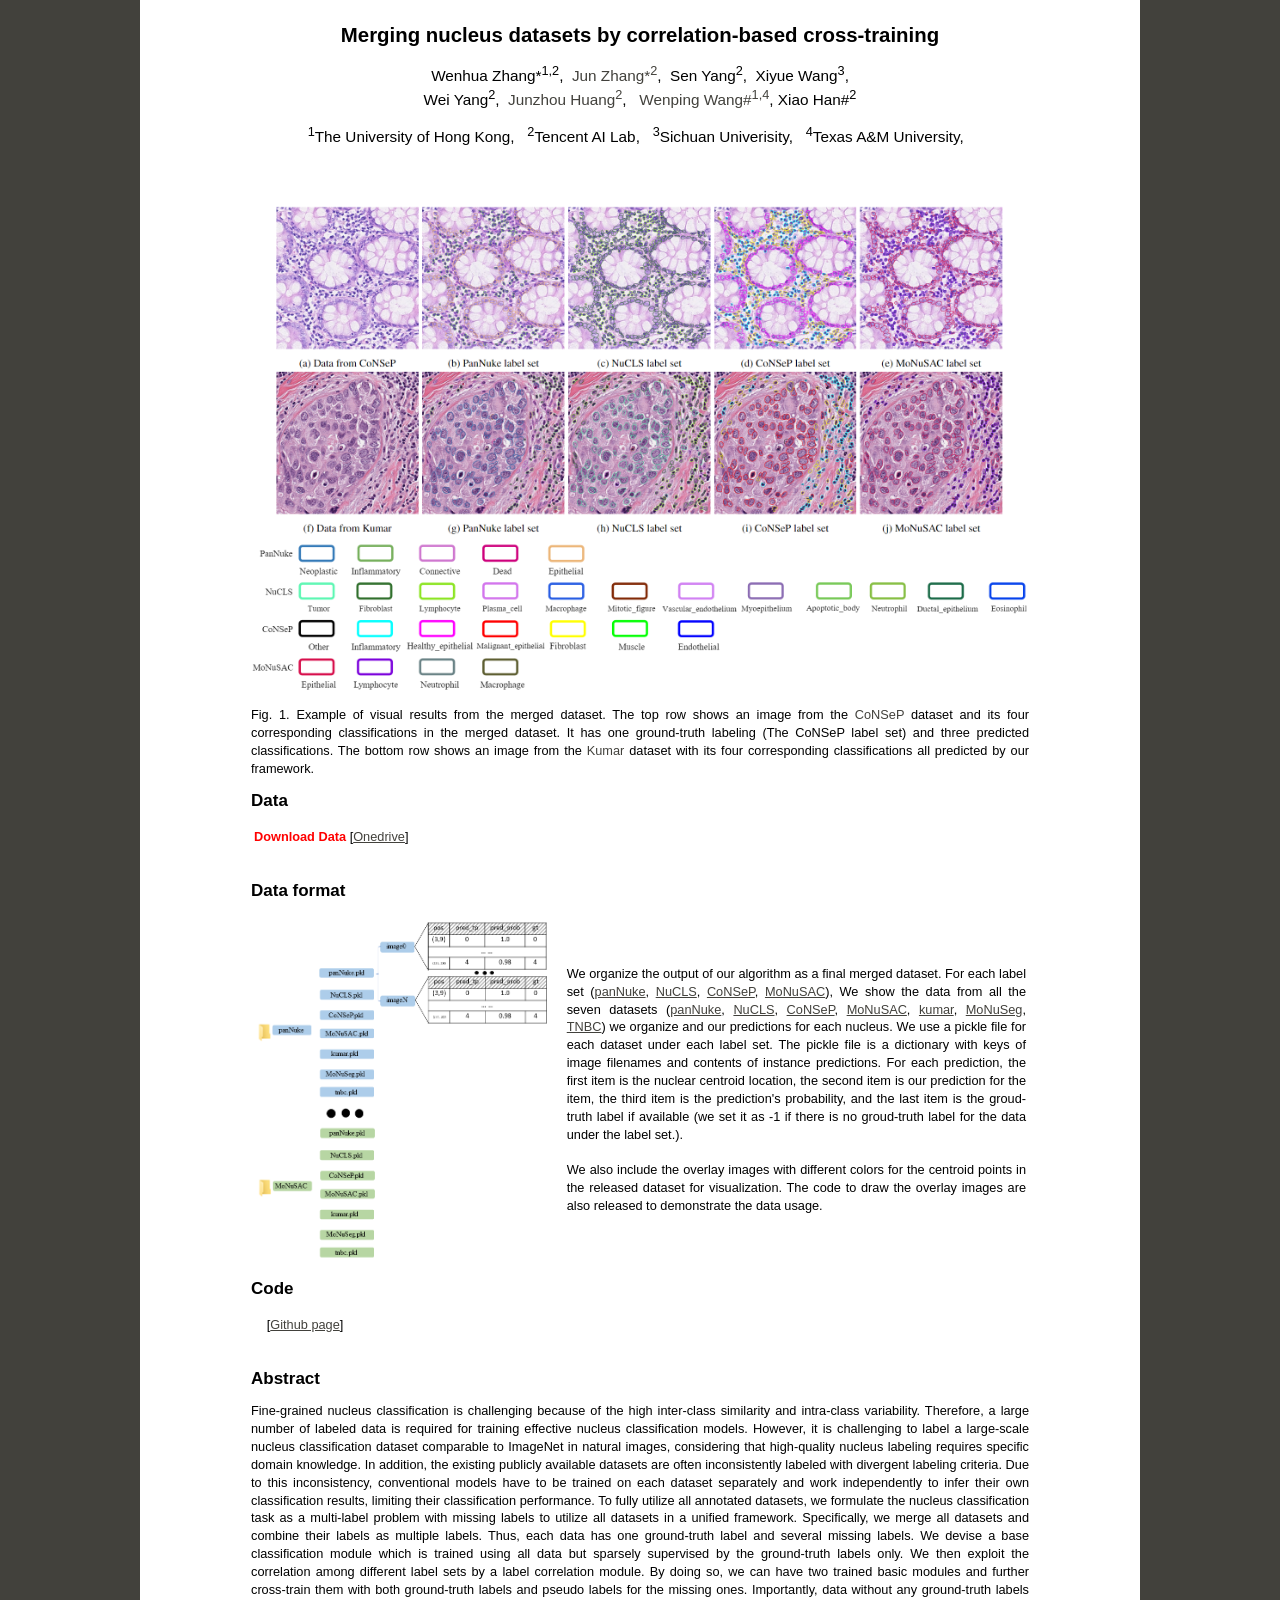
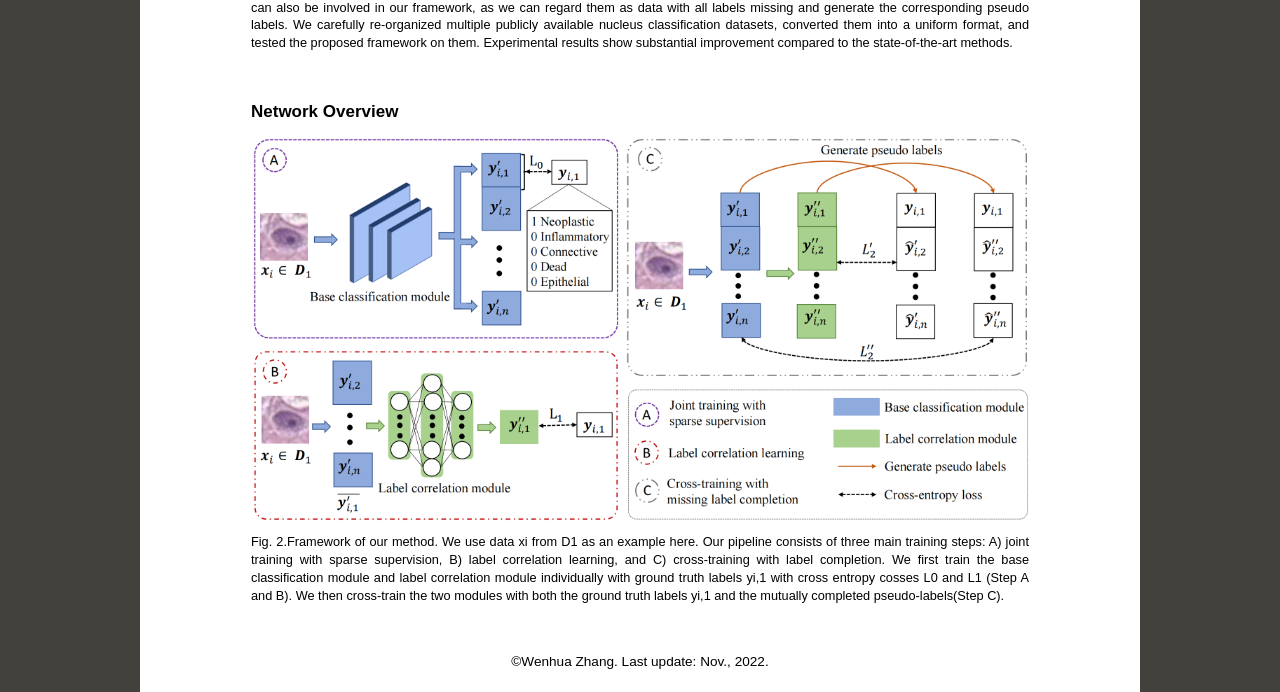
==== projects/dataset_merging/dataset_merging.html @ 75e31ba9 "First Commit" ====
<!DOCTYPE html PUBLIC "-//W3C//DTD XHTML 1.0 Transitional//EN" "http://www.w3.org/TR/xhtml1/DTD/xhtml1-transitional.dtd">
<html xmlns="http://www.w3.org/1999/xhtml">
<head>
    <meta http-equiv="Content-Type" content="text/html; charset=utf-8" />
    <!-- TemplateBeginEditable name="doctitle" -->
    <title> Merging nucleus datasets by correlation-based cross-training</title>
    <!-- TemplateEndEditable -->
    <!-- TemplateBeginEditable name="head" -->
    <!-- TemplateEndEditable -->
    
    <style type="text/css">
        
        body {
            font: 100%/1.4 Verdana, Arial, Helvetica, sans-serif;
            background-color: #42413C;
            margin: 0;
            padding: 0;
            color: #000;
            background-attachment: fixed;
            font-size: 17px;
        }

        /* ~~ Element/tag selectors ~~ */
        ul, ol, dl { /* Due to variations between browsers, it's best practices to zero padding and margin on lists. For consistency, you can either specify the amounts you want here, or on the list items (LI, DT, DD) they contain. Remember that what you do here will cascade to the .nav list unless you write a more specific selector. */
            padding: 0;
            margin: 0;
        }

        h1, h2, h3, h4, h5, h6, p {
            margin-top: 0; /* removing the top margin gets around an issue where margins can escape from their containing div. The remaining bottom margin will hold it away from any elements that follow. */
            padding-right: 15px;
            padding-left: 15px; /* adding the padding to the sides of the elements within the divs, instead of the divs themselves, gets rid of any box model math. A nested div with side padding can also be used as an alternate method. */
            font-size: 130%;
            text-align: justify;
        }

        a img { /* this selector removes the default blue border displayed in some browsers around an image when it is surrounded by a link */
            border: none;
        }

        /* ~~ Styling for your site's links must remain in this order - including the group of selectors that create the hover effect. ~~ */
        a:link {
            color: #42413C; /* unless you style your links to look extremely unique, it's best to provide underlines for quick visual identification */
            font-family: Verdana, Arial, Helvetica, sans-serif;
        }

        a:visited {
            color: #6E6C64;
        }

        a:hover, a:active, a:focus { /* this group of selectors will give a keyboard navigator the same hover experience as the person using a mouse. */
            text-decoration: none;
        }

        /* ~~ this fixed width container surrounds all other divs~~ */
        .container {
            width: 1000px;
            background-color: #FFF;
            margin: 0 auto; /* the auto value on the sides, coupled with the width, centers the layout */
            overflow: hidden; /* this declaration makes the .container understand where the floated columns within ends and contain them */
        }

        /* ~~ These are the columns for the layout. ~~

        1) Padding is only placed on the top and/or bottom of the divs. The elements within these divs have padding on their sides. This saves you from any "box model math". Keep in mind, if you add any side padding or border to the div itself, it will be added to the width you define to create the *total* width. You may also choose to remove the padding on the element in the div and place a second div within it with no width and the padding necessary for your design.

        2) No margin has been given to the columns since they are all floated. If you must add margin, avoid placing it on the side you're floating toward (for example: a right margin on a div set to float right). Many times, padding can be used instead. For divs where this rule must be broken, you should add a "display:inline" declaration to the div's rule to tame a bug where some versions of Internet Explorer double the margin.

        3) Since classes can be used multiple times in a document (and an element can also have multiple classes applied), the columns have been assigned class names instead of IDs. For example, two sidebar divs could be stacked if necessary. These can very easily be changed to IDs if that's your preference, as long as you'll only be using them once per document.

        4) If you prefer your nav on the right instead of the left, simply float these columns the opposite direction (all right instead of all left) and they'll render in reverse order. There's no need to move the divs around in the HTML source.

        */
        .sidebar1 {
            float: left;
            width: 180px;
            height: 800px;
            background-color: #EADCAE;
            padding-bottom: 10px;
        }

        .content {
            padding: 10px 0px 10px 0px;
            width: 1000px;
            float: center;
            text-align: center;
        }

        .sidebar2 {
            float: left;
            width: 180px;
            background-color: #EADCAE;
            padding: 10px 0;
        }

        /* ~~ This grouped selector gives the lists in the .content area space ~~ */
        .content ul, .content ol {
            padding: 0 15px 15px 40px; /* this padding mirrors the right padding in the headings and paragraph rule above. Padding was placed on the bottom for space between other elements on the lists and on the left to create the indention. These may be adjusted as you wish. */
        }

        /* ~~ The navigation list styles (can be removed if you choose to use a premade flyout menu like Spry) ~~ */
        ul.nav {
            list-style: none; /* this removes the list marker */
            border-top: 1px solid #666; /* this creates the top border for the links - all others are placed using a bottom border on the LI */
            margin-bottom: 15px; /* this creates the space between the navigation on the content below */
        }

            ul.nav li {
                border-bottom: 1px solid #666; /* this creates the button separation */
            }

            ul.nav a, ul.nav a:visited { /* grouping these selectors makes sure that your links retain their button look even after being visited */
                padding: 5px 5px 5px 15px;
                display: block; /* this gives the link block properties causing it to fill the whole LI containing it. This causes the entire area to react to a mouse click. */
                width: 160px; /*this width makes the entire button clickable for IE6. If you don't need to support IE6, it can be removed. Calculate the proper width by subtracting the padding on this link from the width of your sidebar container. */
                text-decoration: none;
                background-color: #C6D580;
            }

                ul.nav a:hover, ul.nav a:active, ul.nav a:focus { /* this changes the background and text color for both mouse and keyboard navigators */
                    background-color: #ADB96E;
                    color: #FFF;
                }

        /* ~~ miscellaneous float/clear classes ~~ */
        .fltrt { /* this class can be used to float an element right in your page. The floated element must precede the element it should be next to on the page. */
            float: right;
            margin-left: 8px;
        }

        .fltlft { /* this class can be used to float an element left in your page. The floated element must precede the element it should be next to on the page. */
            float: left;
            margin-right: 8px;
        }

        .clearfloat { /* this class can be placed on a <br /> or empty div as the final element following the last floated div (within the #container) if the overflow:hidden on the .container is removed */
            clear: both;
            height: 0;
            font-size: 1px;
            line-height: 0px;
        }

        .container .content .content {
            font-size: 100%;
            text-align: center;
        }
        
    </style>
    
</head>

<body>
    <div class="container">

        <div class="content">
            <table width="80%" align="center" cellspacing="10">
                <tr>
                    <td align="center" style="font-size:120%"><strong>Merging nucleus datasets by correlation-based cross-training</strong></td>
                </tr>
                <tr>
                    <td align="center" style="font-size:90%">Wenhua Zhang*<sup>1,2</sup>,&nbsp; <a href="https://enigma-li.github.io/" style="text-decoration:none;">Jun Zhang*<sup>2</sup></a>,&nbsp; Sen Yang<sup>2</sup>,&nbsp; Xiyue Wang<sup>3</sup>, </br>Wei Yang<sup>2</sup>,&nbsp; <a href="http://www.en.sc.sdu.edu.cn/info/1027/1152.htm" style="text-decoration:none;">Junzhou Huang<sup>2</sup></a>,&nbsp; &nbsp;<a href="http://i.cs.hku.hk/~wenping/" style="text-decoration:none;">Wenping Wang#<sup>1,4</sup></a>, Xiao Han#<sup>2</sup></td>
                </tr>
                <tr>
                    <td align="center" style="font-size:90%"><sup>1</sup>The University of Hong Kong,&nbsp;&nbsp; <sup>2</sup>Tencent AI Lab,&nbsp;&nbsp; <sup>3</sup>Sichuan Univerisity,&nbsp;&nbsp; <sup>4</sup>Texas A&M University,&nbsp;&nbsp; </td>
                </tr>
                <tr>
                    <!--td align="center" style="font-size:90%">Medical Image Analysis (MIA), 2021</td-->
                </tr>
                <tr>
                    <td align="center" style="font-size:100%">&nbsp;</td>
                </tr>
                <tr>
                    <td align="center"><img src="src\results.png" width="100%" alt="Paper teaser" /></td>
                </tr>
                <tr>
                    <td align="justify" style="font-size:75%">
                        Fig. 1. Example of visual results from the merged dataset. The top row shows an image from the <a href="https://github.com/vqdang/hover_net/" style="text-decoration:none;">CoNSeP</a> dataset and its four corresponding classifications in the merged dataset. It has one ground-truth labeling (The CoNSeP label set) and three predicted classifications. The bottom row shows an image from the <a href="https://ieeexplore.ieee.org/abstract/document/7872382" style="text-decoration:none;">Kumar</a> dataset with its four corresponding classifications all predicted by our framework.
                    </td>
                </tr>
                <tr>
                    <td align="left" style="font-size:100%"><strong>Data</strong></td>
                </tr>
                <tr align="left">
                    <td>
                        <table>
                            <tr>
                                <td align="justify" style="font-size:75%">
                                    <strong style="color:red">Download Data</strong> [<a href="https://github.com/WinnieLaugh/Dataset_Merger.git">Onedrive</a>] <br /><br />
                                </td>
                            </tr>
                        </table>
                    </td>
                </tr>

                <tr>
                    <td align="left" style="font-size:100%"><strong>Data format</strong></td>
                </tr>
                <tr align="left">
                    <td>
                        <table>
                            <tr>
                                <td><img src="src\dataset_structure.png" width="300"/></td>
                                <td>&nbsp;</td>
                                <td align="justify" style="font-size:75%">
                                    We organize the output of our algorithm as a final merged dataset. For each label set (<a href="https://link.springer.com/chapter/10.1007/978-3-030-23937-4_2">panNuke</a>, <a href="https://arxiv.org/abs/2102.09099">NuCLS</a>, <a href="https://www.sciencedirect.com/science/article/abs/pii/S1361841519301045">CoNSeP</a>, <a href="https://pure.rug.nl/ws/portalfiles/portal/203794746/MoNuSAC2020_A_Multi_Organ_Nuclei_Segmentation_and_Classification_Challenge.pdf">MoNuSAC</a>), We show the data from all the seven datasets (<a href="https://link.springer.com/chapter/10.1007/978-3-030-23937-4_2">panNuke</a>, <a href="https://arxiv.org/abs/2102.09099">NuCLS</a>, <a href="https://www.sciencedirect.com/science/article/abs/pii/S1361841519301045">CoNSeP</a>, <a href="https://pure.rug.nl/ws/portalfiles/portal/203794746/MoNuSAC2020_A_Multi_Organ_Nuclei_Segmentation_and_Classification_Challenge.pdf">MoNuSAC</a>, <a href="https://ieeexplore.ieee.org/abstract/document/7872382">kumar</a>, <a href="https://ieeexplore.ieee.org/abstract/document/8880654">MoNuSeg</a>, <a href="Segmentation of nuclei in histopathology images by deep regression of the distance map.">TNBC</a>) we organize and our predictions for each nucleus. We use a pickle file for each dataset under each label set. The pickle file is a dictionary with keys of image filenames and contents of instance predictions. For each prediction, the first item is the nuclear centroid location, the second item is our prediction for the item, the third item is the prediction's probability, and the last item is the groud-truth label if available (we set it as -1 if there is no groud-truth label for the data under the label set.). <br /><br />

                                    We also include the overlay images with different colors for the centroid points in the released dataset for visualization. The code to draw the overlay images are also released to demonstrate the data usage. 
                                </td>
                            </tr>
                        </table>
                    </td>
                </tr>

                <tr>
                    <td align="left" style="font-size:100%"><strong>Code</strong></td>
                </tr>
                <tr align="left">
                    <td>
                        <table>
                            <tr>
                                <td><!--img src="src\paper_thumbnail.png" width="220"/--></td>
                                <td>&nbsp;</td>
                                <td align="justify" style="font-size:75%">
                                    <!--strong>Paper</strong> [<a href="" target="_blank">PDF (Coming Soon)</a>] <br/><br /-->
                                    [<a href="https://github.com/WinnieLaugh/Dataset_Merger.git">Github page</a>] <br /><br />
                                    <!--strong>Citation:</strong><br>Cui, Z., Li, C., Chen, N., Wei, G., Chen, R., Zhou, Y., & Wang, W. (2021). TSegNet: an Efficient and Accurate Tooth Segmentation Network on 3D Dental Model. Medical Image Analysis, 101949. &nbsp;<a href="./src/tsegNet.bib" target="_blank">(bibtex)</a><br/><br/-->
                                </td>
                            </tr>
                        </table>
                    </td>
                </tr>


                <tr>
                    <td align="left" style="font-size:100%"><strong>Abstract</strong></td>
                </tr>
                <tr>
                    <td align="justify" style="font-size:75%">
                        Fine-grained nucleus classification is challenging because of the high inter-class similarity and intra-class variability. Therefore, a large number of labeled data is required for training effective nucleus classification models. However, it is challenging to label a large-scale nucleus classification dataset comparable to ImageNet in natural images, considering that high-quality nucleus labeling requires specific domain knowledge. In addition, the existing publicly available datasets are often inconsistently labeled with divergent labeling criteria. Due to this inconsistency, conventional models have to be trained on each dataset separately and work independently to infer their own classification results, limiting their classification performance. To fully utilize all annotated datasets, we formulate the nucleus classification task as a multi-label problem with missing labels to utilize all datasets in a unified framework. Specifically, we merge all datasets and combine their labels as multiple labels. Thus, each data has one ground-truth label and several missing labels. We devise a base classification module which is trained using all data but sparsely supervised by the ground-truth labels only. We then exploit the correlation among different label sets by a label correlation module. By doing so, we can have two trained basic modules and further cross-train them with both ground-truth labels and pseudo labels for the missing ones. Importantly, data without any ground-truth labels can also be involved in our framework, as we can regard them as data with all labels missing and generate the corresponding pseudo labels. We carefully re-organized multiple publicly available nucleus classification datasets, converted them into a uniform format, and tested the proposed framework on them. Experimental results show substantial improvement compared to the state-of-the-art methods.</td>
                </tr>
                <!--<tr>
                    <td align="left" style="font-size:110%"><strong>Paper and data</strong></td>
                </tr>-->
                <tr>
                    <td align="center">&nbsp;</td>
                </tr>
                <tr>
                    <td align="left" style="font-size:100%"><strong>Network Overview</strong></td>
                </tr>
                <tr>
                    <td><img src="src\pipeline.png" width="100%" /></td>
                </tr>
                <tr>
                    <td align="justify" style="font-size:75%">
                        Fig. 2.Framework of our method. We use data xi from D1 as an example here. Our pipeline consists of three main training steps: A) joint training with sparse supervision, B) label correlation learning, and C) cross-training with label completion. We first train the base classification module and label correlation module individually with ground truth labels yi,1 with cross entropy cosses L0 and L1 (Step A and B). We then cross-train the two modules with both the ground truth labels yi,1 and the mutually completed pseudo-labels(Step C). 
                    </td>
                </tr>
                <tr>
                    <td align="center">&nbsp;</td>
                </tr>

                <tr>
                    <td align="center" style="font-size:80%">&copy;Wenhua Zhang. Last update: Nov., 2022.</td>
                </tr>
            </table>
        </div>
        <!-- end .container -->
    </div>
</body>
</html>
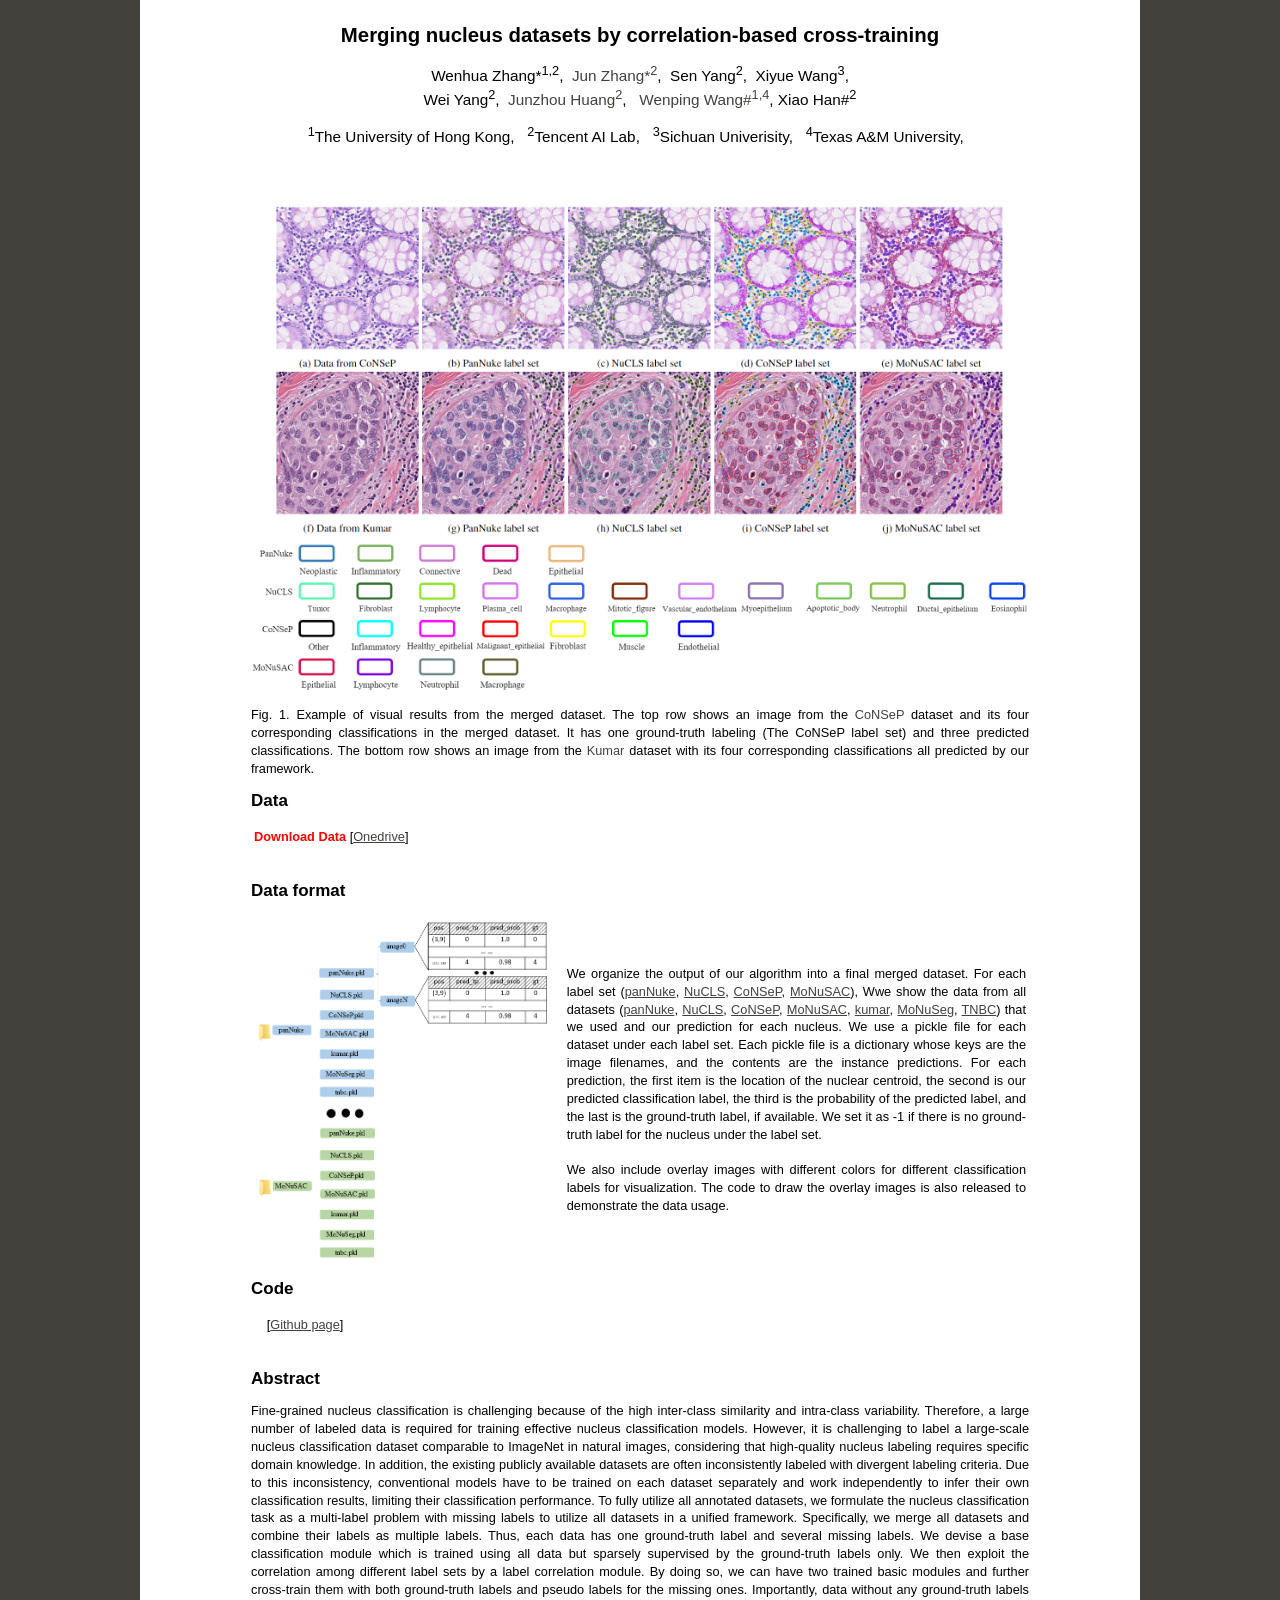
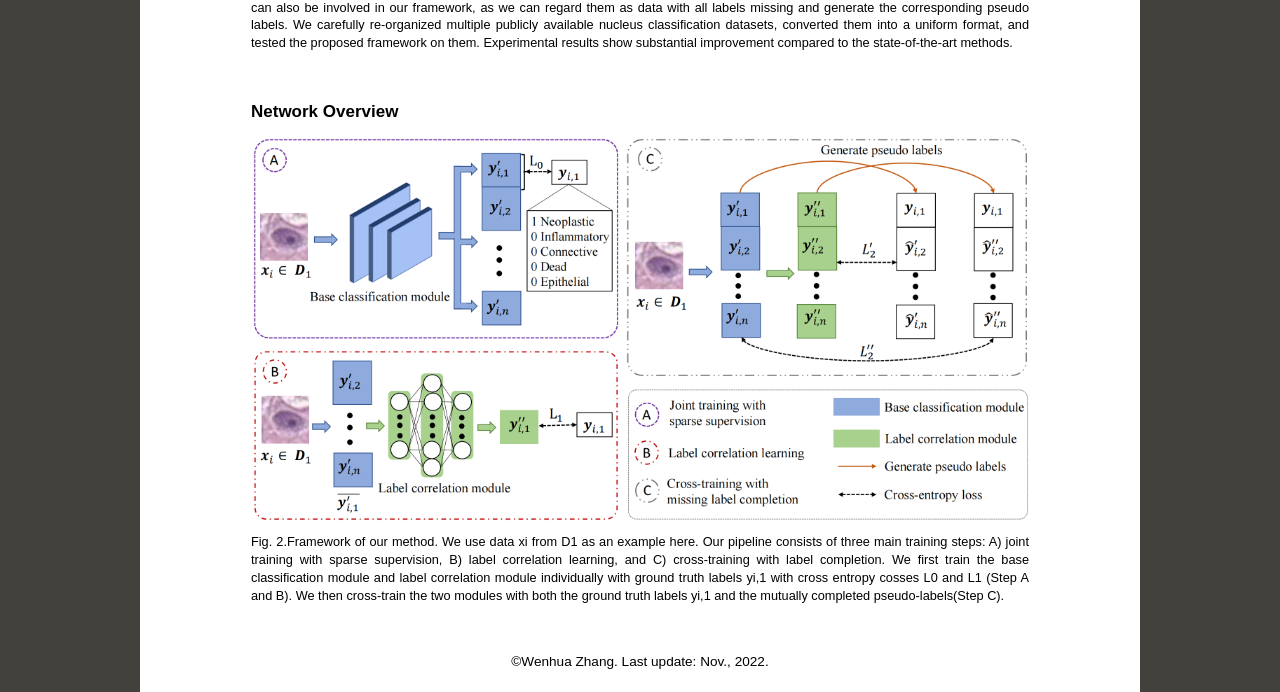
==== commit 92672b31: "Update dataset_merging.html" ====
--- a/projects/dataset_merging/dataset_merging.html
+++ b/projects/dataset_merging/dataset_merging.html
@@ -202,9 +202,9 @@
                                 <td><img src="src\dataset_structure.png" width="300"/></td>
                                 <td>&nbsp;</td>
                                 <td align="justify" style="font-size:75%">
-                                    We organize the output of our algorithm as a final merged dataset. For each label set (<a href="https://link.springer.com/chapter/10.1007/978-3-030-23937-4_2">panNuke</a>, <a href="https://arxiv.org/abs/2102.09099">NuCLS</a>, <a href="https://www.sciencedirect.com/science/article/abs/pii/S1361841519301045">CoNSeP</a>, <a href="https://pure.rug.nl/ws/portalfiles/portal/203794746/MoNuSAC2020_A_Multi_Organ_Nuclei_Segmentation_and_Classification_Challenge.pdf">MoNuSAC</a>), We show the data from all the seven datasets (<a href="https://link.springer.com/chapter/10.1007/978-3-030-23937-4_2">panNuke</a>, <a href="https://arxiv.org/abs/2102.09099">NuCLS</a>, <a href="https://www.sciencedirect.com/science/article/abs/pii/S1361841519301045">CoNSeP</a>, <a href="https://pure.rug.nl/ws/portalfiles/portal/203794746/MoNuSAC2020_A_Multi_Organ_Nuclei_Segmentation_and_Classification_Challenge.pdf">MoNuSAC</a>, <a href="https://ieeexplore.ieee.org/abstract/document/7872382">kumar</a>, <a href="https://ieeexplore.ieee.org/abstract/document/8880654">MoNuSeg</a>, <a href="Segmentation of nuclei in histopathology images by deep regression of the distance map.">TNBC</a>) we organize and our predictions for each nucleus. We use a pickle file for each dataset under each label set. The pickle file is a dictionary with keys of image filenames and contents of instance predictions. For each prediction, the first item is the nuclear centroid location, the second item is our prediction for the item, the third item is the prediction's probability, and the last item is the groud-truth label if available (we set it as -1 if there is no groud-truth label for the data under the label set.). <br /><br />
-
-                                    We also include the overlay images with different colors for the centroid points in the released dataset for visualization. The code to draw the overlay images are also released to demonstrate the data usage. 
+                                    We organize the output of our algorithm into a final merged dataset. For each label set (<a href="https://link.springer.com/chapter/10.1007/978-3-030-23937-4_2">panNuke</a>, <a href="https://arxiv.org/abs/2102.09099">NuCLS</a>, <a href="https://www.sciencedirect.com/science/article/abs/pii/S1361841519301045">CoNSeP</a>, <a href="https://pure.rug.nl/ws/portalfiles/portal/203794746/MoNuSAC2020_A_Multi_Organ_Nuclei_Segmentation_and_Classification_Challenge.pdf">MoNuSAC</a>), Wwe show the data from all datasets (<a href="https://link.springer.com/chapter/10.1007/978-3-030-23937-4_2">panNuke</a>, <a href="https://arxiv.org/abs/2102.09099">NuCLS</a>, <a href="https://www.sciencedirect.com/science/article/abs/pii/S1361841519301045">CoNSeP</a>, <a href="https://pure.rug.nl/ws/portalfiles/portal/203794746/MoNuSAC2020_A_Multi_Organ_Nuclei_Segmentation_and_Classification_Challenge.pdf">MoNuSAC</a>, <a href="https://ieeexplore.ieee.org/abstract/document/7872382">kumar</a>, <a href="https://ieeexplore.ieee.org/abstract/document/8880654">MoNuSeg</a>, <a href="Segmentation of nuclei in histopathology images by deep regression of the distance map.">TNBC</a>) that we used and our prediction for each nucleus. We use a pickle file for each dataset under each label set. Each pickle file is a dictionary whose keys are the image filenames, and the contents are the instance predictions. For each prediction, the first item is the location of the nuclear centroid, the second is our predicted classification label, the third is the probability of the predicted label, and the last is the ground-truth label, if available. We set it as -1 if there is no ground-truth label for the nucleus under the label set. <br /><br />
+
+                                    We also include overlay images with different colors for different classification labels for visualization. The code to draw the overlay images is also released to demonstrate the data usage.
                                 </td>
                             </tr>
                         </table>
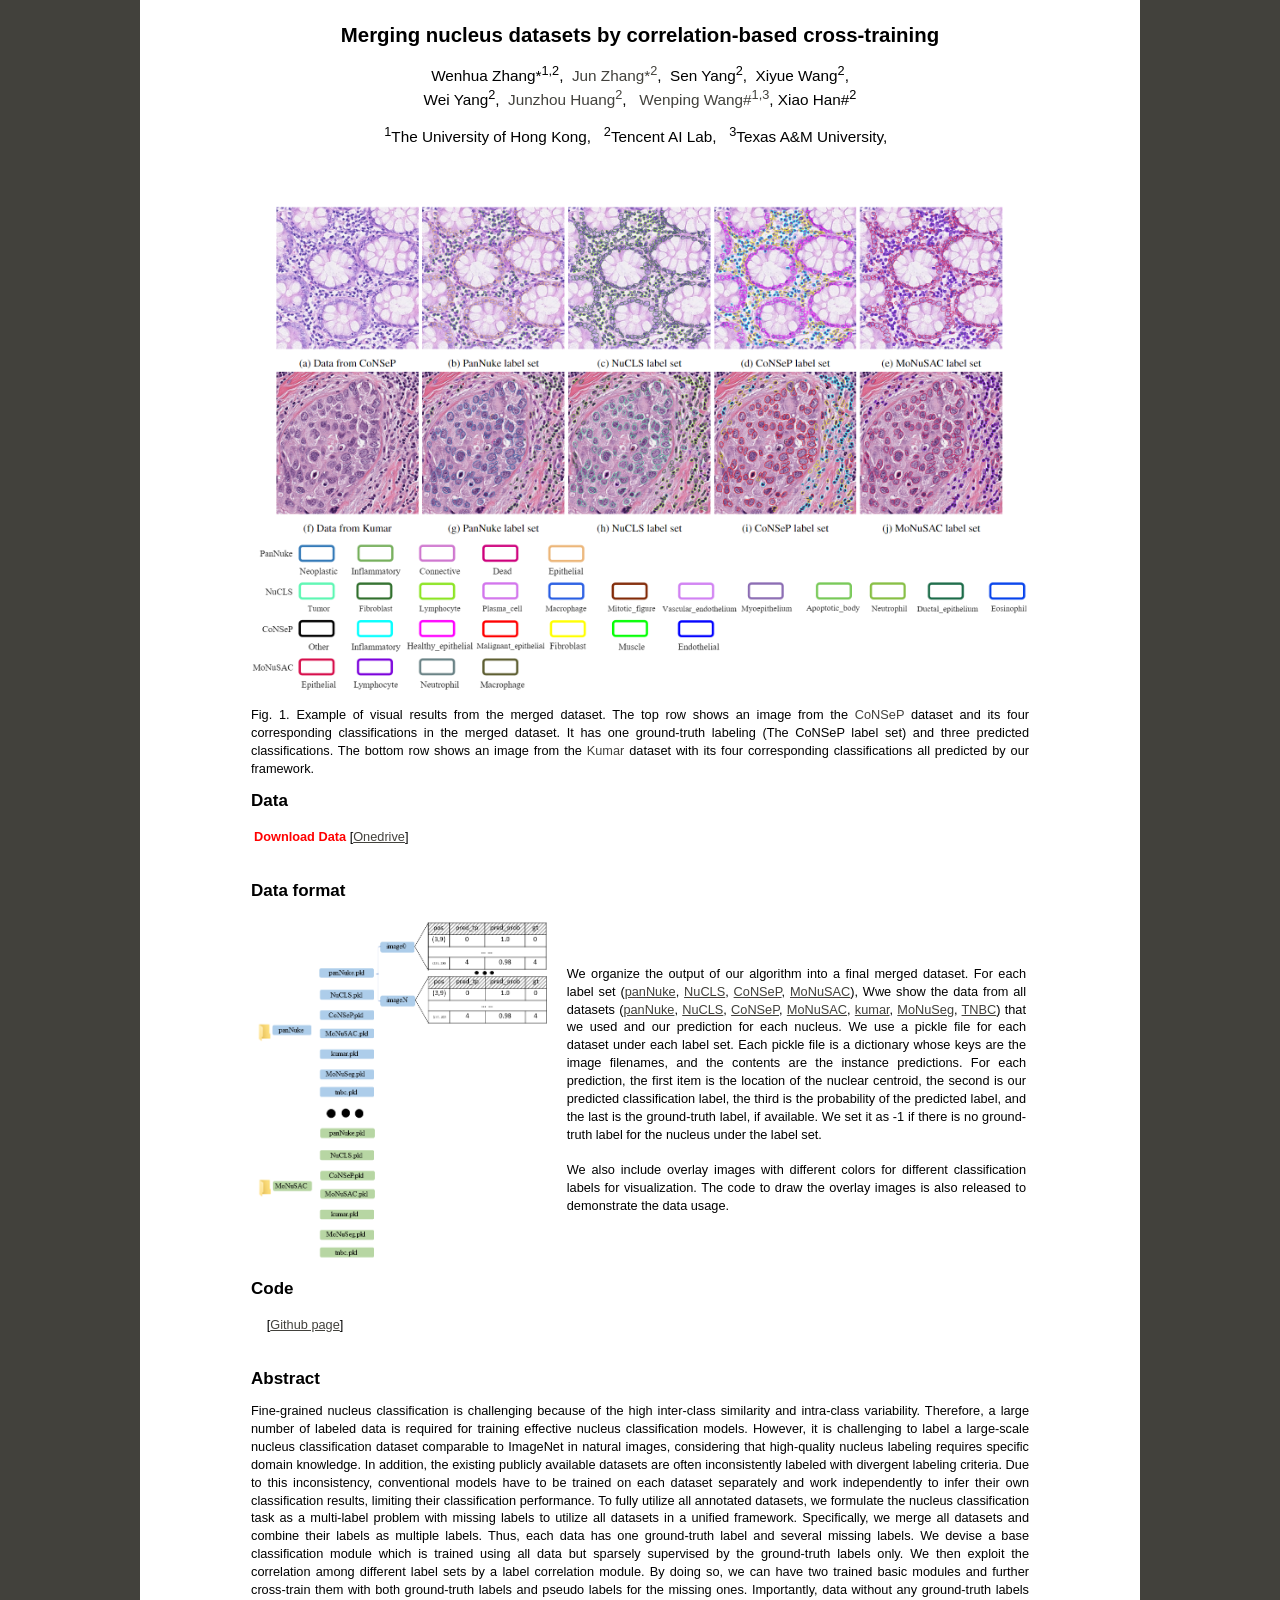
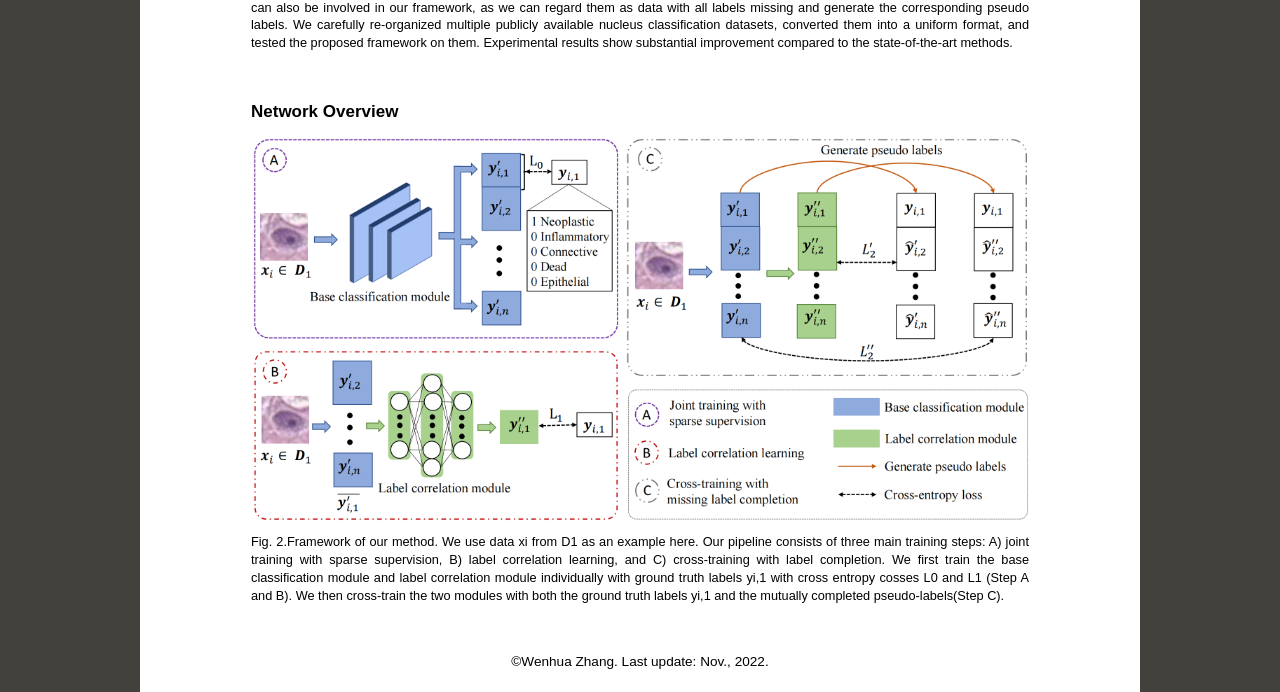
==== commit 4d8358e9: "Update dataset_merging.html" ====
--- a/projects/dataset_merging/dataset_merging.html
+++ b/projects/dataset_merging/dataset_merging.html
@@ -158,10 +158,10 @@
                     <td align="center" style="font-size:120%"><strong>Merging nucleus datasets by correlation-based cross-training</strong></td>
                 </tr>
                 <tr>
-                    <td align="center" style="font-size:90%">Wenhua Zhang*<sup>1,2</sup>,&nbsp; <a href="https://enigma-li.github.io/" style="text-decoration:none;">Jun Zhang*<sup>2</sup></a>,&nbsp; Sen Yang<sup>2</sup>,&nbsp; Xiyue Wang<sup>3</sup>, </br>Wei Yang<sup>2</sup>,&nbsp; <a href="http://www.en.sc.sdu.edu.cn/info/1027/1152.htm" style="text-decoration:none;">Junzhou Huang<sup>2</sup></a>,&nbsp; &nbsp;<a href="http://i.cs.hku.hk/~wenping/" style="text-decoration:none;">Wenping Wang#<sup>1,4</sup></a>, Xiao Han#<sup>2</sup></td>
-                </tr>
-                <tr>
-                    <td align="center" style="font-size:90%"><sup>1</sup>The University of Hong Kong,&nbsp;&nbsp; <sup>2</sup>Tencent AI Lab,&nbsp;&nbsp; <sup>3</sup>Sichuan Univerisity,&nbsp;&nbsp; <sup>4</sup>Texas A&M University,&nbsp;&nbsp; </td>
+                    <td align="center" style="font-size:90%">Wenhua Zhang*<sup>1,2</sup>,&nbsp; <a href="https://junzhang.org//" style="text-decoration:none;">Jun Zhang*<sup>2</sup></a>,&nbsp; Sen Yang<sup>2</sup>,&nbsp; Xiyue Wang<sup>2</sup>, </br>Wei Yang<sup>2</sup>,&nbsp; <a href="http://www.en.sc.sdu.edu.cn/info/1027/1152.htm" style="text-decoration:none;">Junzhou Huang<sup>2</sup></a>,&nbsp; &nbsp;<a href="http://i.cs.hku.hk/~wenping/" style="text-decoration:none;">Wenping Wang#<sup>1,3</sup></a>, Xiao Han#<sup>2</sup></td>
+                </tr>
+                <tr>
+                    <td align="center" style="font-size:90%"><sup>1</sup>The University of Hong Kong,&nbsp;&nbsp; <sup>2</sup>Tencent AI Lab,&nbsp;&nbsp; <sup>3</sup>Texas A&M University,&nbsp;&nbsp; </td>
                 </tr>
                 <tr>
                     <!--td align="center" style="font-size:90%">Medical Image Analysis (MIA), 2021</td-->
@@ -185,7 +185,7 @@
                         <table>
                             <tr>
                                 <td align="justify" style="font-size:75%">
-                                    <strong style="color:red">Download Data</strong> [<a href="https://github.com/WinnieLaugh/Dataset_Merger.git">Onedrive</a>] <br /><br />
+                                    <strong style="color:red">Download Data</strong> [<a href="https://connecthkuhk-my.sharepoint.com/:f:/g/personal/wenhua00_connect_hku_hk/EqUrLQzocZlKmMLP9eEVLR4Bck1XEursnOIcYa42NdNzZw?e=zjTXzN">Onedrive</a>] <br /><br />
                                 </td>
                             </tr>
                         </table>
